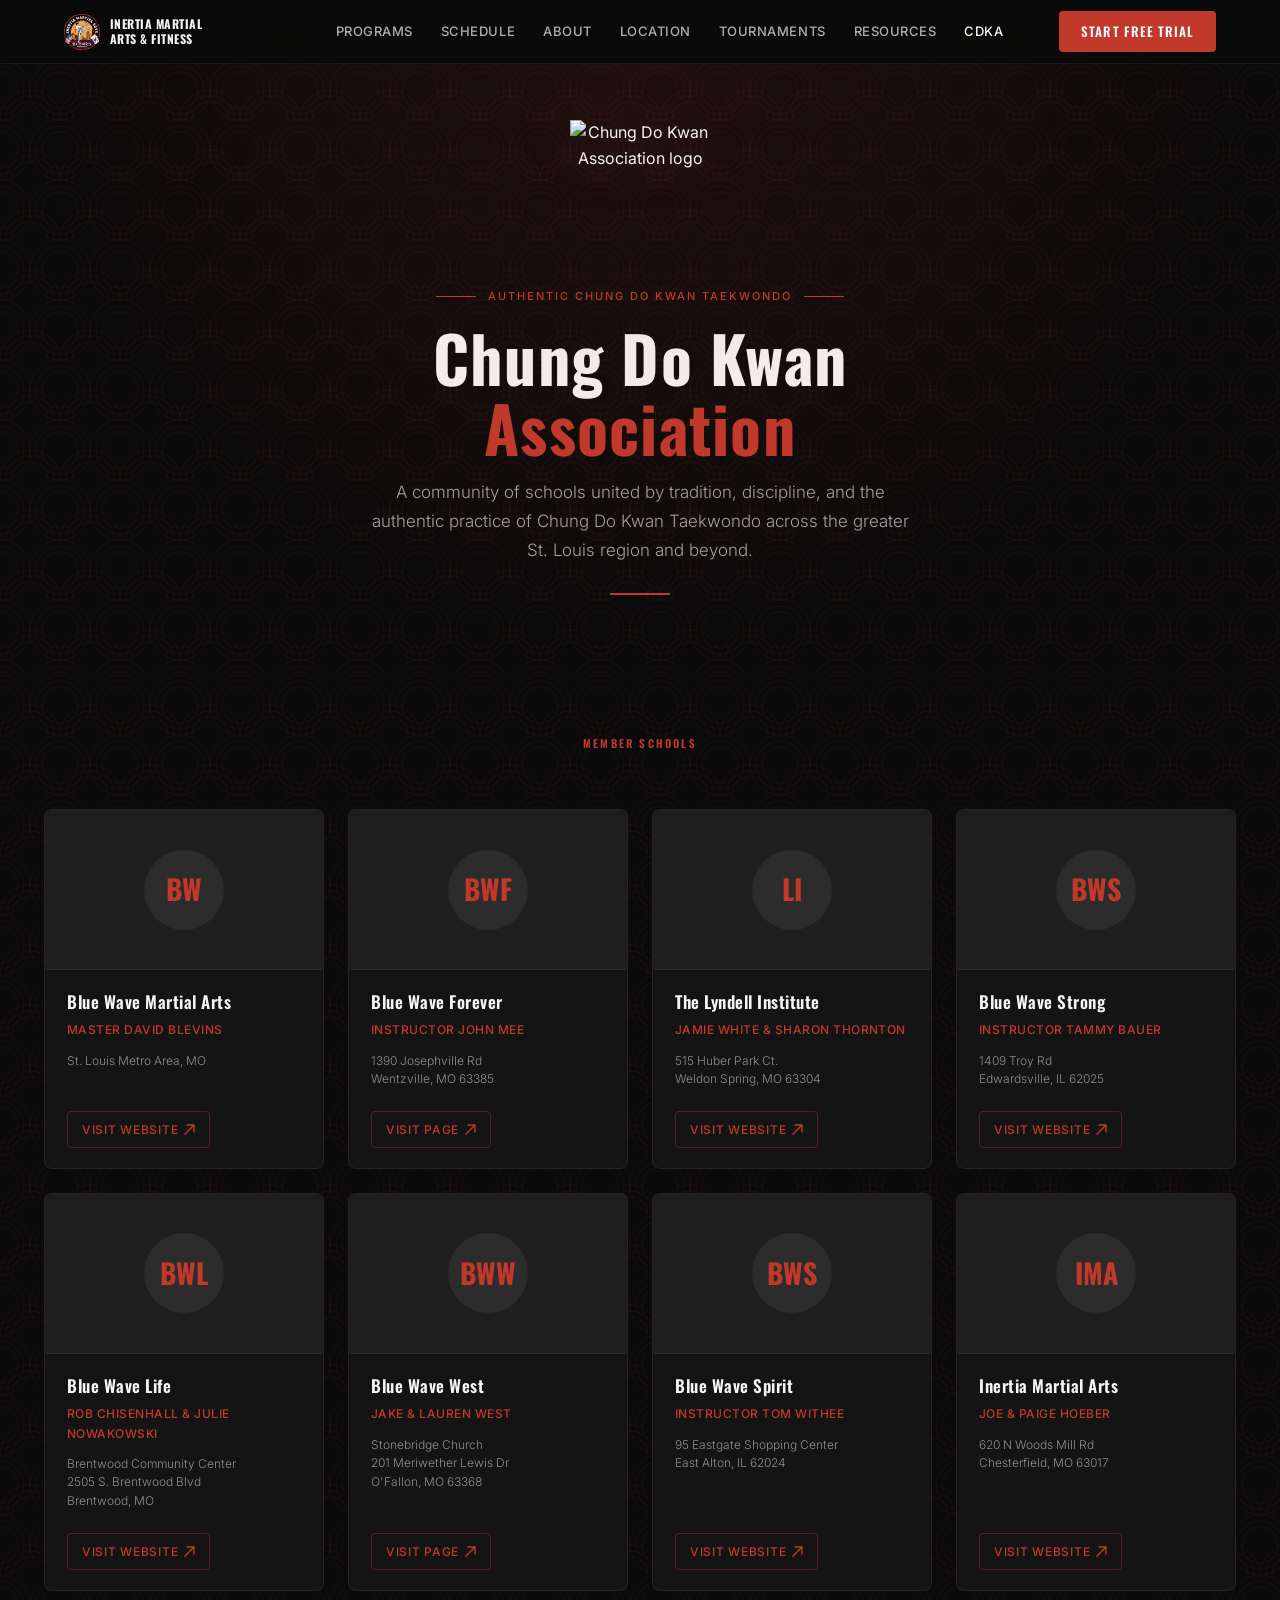
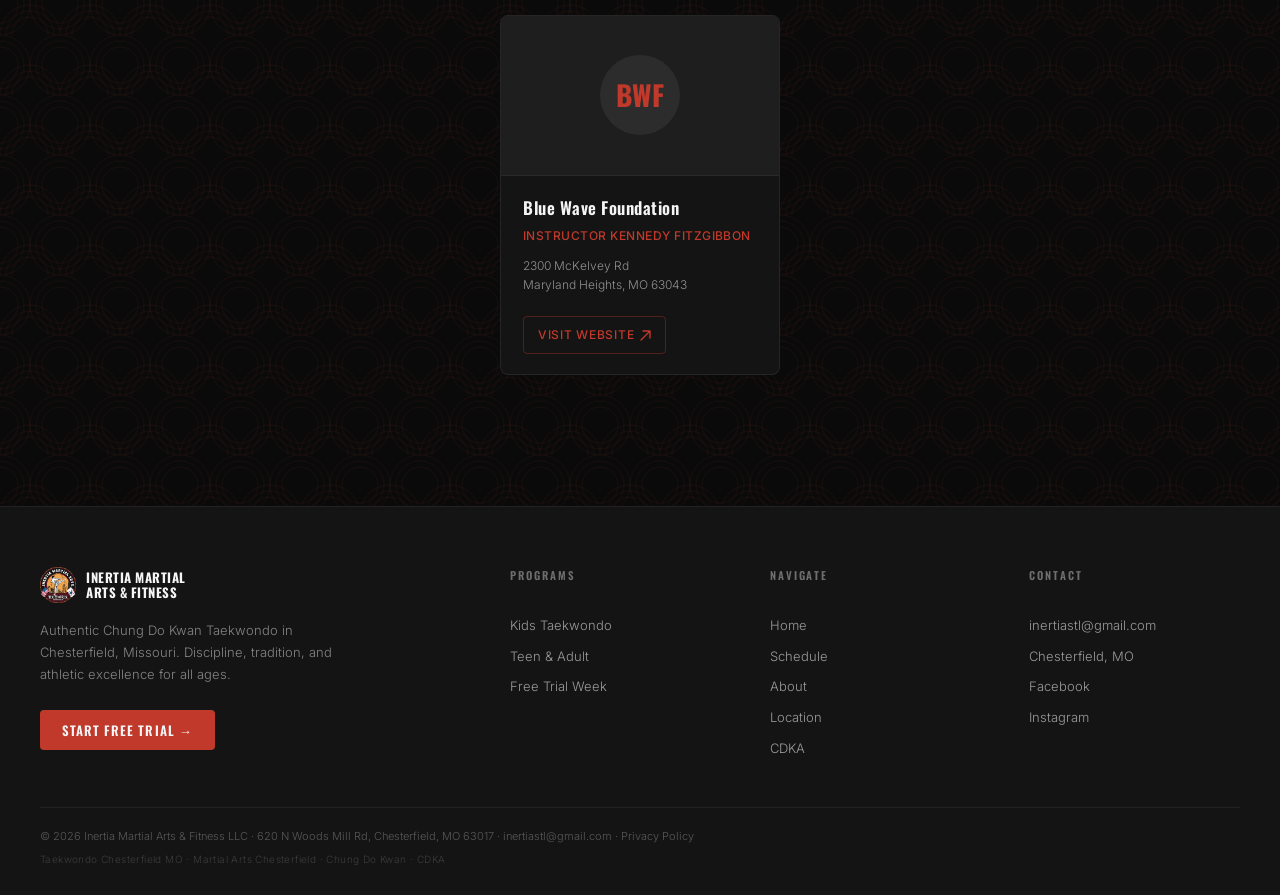
==== cdka.html @ c9c8ff0a "Add files via upload" ====
<!DOCTYPE html>
<html lang="en">
<head>
  <meta charset="UTF-8">
  <meta name="viewport" content="width=device-width, initial-scale=1.0">
  <title>CDKA — Chung Do Kwan Association | Member Schools</title>
  <meta name="description" content="The Chung Do Kwan Association (CDKA) is a network of authentic Chung Do Kwan Taekwondo schools across the St. Louis metro area and beyond.">
  <link rel="preconnect" href="https://fonts.googleapis.com">
  <link rel="preconnect" href="https://fonts.gstatic.com" crossorigin>
  <link href="https://fonts.googleapis.com/css2?family=Oswald:wght@400;500;600;700&family=Inter:wght@300;400;500;600&display=swap" rel="stylesheet">
  <style>
    /* ── TOKENS ──────────────────────────────────────────── */
    :root {
      --black:      #0A0A0A;
      --white:      #F5F5F5;
      --red:        #C0392B;
      --red-hover:  #96281B;
      --red-glow:   rgba(192,57,43,0.35);
      --grey-100:   #141414;
      --grey-200:   #1E1E1E;
      --grey-300:   #2C2C2C;
      --grey-500:   #7A7A7A;
      --radius:     4px;
    }

    /* ── RESET ───────────────────────────────────────────── */
    *, *::before, *::after { box-sizing: border-box; margin: 0; padding: 0; }
    html { scroll-behavior: smooth; }
    body {
      font-family: 'Inter', sans-serif;
      background: var(--black);
      color: var(--white);
      line-height: 1.6;
      -webkit-font-smoothing: antialiased;
    }
    a { color: inherit; text-decoration: none; }
    img { max-width: 100%; height: auto; display: block; }

    /* ── SEIGAIHA BACKGROUND PATTERN ────────────────────── */
    .seigaiha-bg {
      background-color: var(--black);
      background-image: url("data:image/svg+xml,%3Csvg xmlns='http://www.w3.org/2000/svg' width='60' height='60' viewBox='0 0 60 60'%3E%3Cdefs%3E%3Cstyle%3E.s%7Bfill:none;stroke:%23C0392B;stroke-width:0.4;opacity:0.18;%7D%3C/style%3E%3C/defs%3E%3Cellipse class='s' cx='30' cy='60' rx='30' ry='30'/%3E%3Cellipse class='s' cx='30' cy='60' rx='24' ry='24'/%3E%3Cellipse class='s' cx='30' cy='60' rx='18' ry='18'/%3E%3Cellipse class='s' cx='0' cy='30' rx='30' ry='30'/%3E%3Cellipse class='s' cx='0' cy='30' rx='24' ry='24'/%3E%3Cellipse class='s' cx='0' cy='30' rx='18' ry='18'/%3E%3Cellipse class='s' cx='60' cy='30' rx='30' ry='30'/%3E%3Cellipse class='s' cx='60' cy='30' rx='24' ry='24'/%3E%3Cellipse class='s' cx='60' cy='30' rx='18' ry='18'/%3E%3C/svg%3E");
      background-size: 60px 60px;
    }

    /* ── NAVBAR ──────────────────────────────────────────── */
    nav {
      position: fixed; top: 0; left: 0; right: 0; z-index: 1000;
      background: rgba(10,10,10,0.92);
      backdrop-filter: blur(12px);
      -webkit-backdrop-filter: blur(12px);
      border-bottom: 1px solid rgba(245,245,245,0.06);
      height: 64px;
    }
    .nav-inner {
      max-width: 1200px; margin: 0 auto;
      display: flex; align-items: center; gap: 32px;
      height: 100%; padding: 0 24px;
    }
    .nav-logo {
      display: flex; align-items: center; gap: 10px;
      text-decoration: none; color: var(--white); flex-shrink: 0;
    }
    .nav-logo-img { width: 36px; height: 36px; object-fit: contain; }
    .nav-logo-text {
      font-family: 'Oswald', sans-serif;
      font-size: 12px; font-weight: 700;
      letter-spacing: 0.04em; line-height: 1.2;
    }
    .nav-links { display: flex; gap: 28px; margin-left: auto; }
    .nav-link {
      font-family: 'Inter', sans-serif;
      font-size: 13px; font-weight: 500;
      letter-spacing: 0.04em; text-transform: uppercase;
      color: rgba(245,245,245,0.7);
      transition: color 0.2s;
    }
    .nav-link:hover, .nav-link.active { color: var(--white); }
    .nav-cta { margin-left: 24px; flex-shrink: 0; }
    .btn-primary {
      display: inline-flex; align-items: center; gap: 8px;
      background: var(--red); color: var(--white);
      padding: 10px 22px; border-radius: var(--radius);
      font-family: 'Oswald', sans-serif;
      font-size: 13px; font-weight: 600;
      letter-spacing: 0.08em; text-transform: uppercase;
      transition: background 0.2s, box-shadow 0.2s;
      border: none; cursor: pointer; text-decoration: none;
    }
    .btn-primary:hover {
      background: var(--red-hover);
      box-shadow: 0 0 20px var(--red-glow);
    }
    .hamburger {
      display: none; flex-direction: column; gap: 5px;
      background: none; border: none; cursor: pointer;
      padding: 8px; margin-left: auto;
    }
    .hamburger span {
      display: block; width: 22px; height: 2px;
      background: var(--white); border-radius: 2px;
      transition: all 0.3s;
    }
    #mobile-menu {
      display: none; position: fixed;
      top: 64px; left: 0; right: 0; z-index: 999;
      background: rgba(10,10,10,0.98);
      border-bottom: 1px solid rgba(245,245,245,0.06);
      padding: 16px 24px 24px;
      flex-direction: column; gap: 4px;
    }
    #mobile-menu.open { display: flex; }
    #mobile-menu a {
      font-family: 'Inter', sans-serif;
      font-size: 15px; font-weight: 500;
      letter-spacing: 0.04em; text-transform: uppercase;
      color: rgba(245,245,245,0.8);
      padding: 12px 0;
      border-bottom: 1px solid rgba(245,245,245,0.06);
    }
    #mobile-menu a:last-child { border-bottom: none; margin-top: 12px; }
    #mobile-menu a:hover { color: var(--white); }

    @media (max-width: 768px) {
      .nav-links, .nav-cta { display: none; }
      .hamburger { display: flex; }
    }

    /* ── HERO ────────────────────────────────────────────── */
    .page-hero {
      padding: 120px 24px 80px;
      text-align: center;
      position: relative;
      overflow: hidden;
    }
    .page-hero::before {
      content: '';
      position: absolute; inset: 0;
      background: radial-gradient(ellipse at center top, rgba(192,57,43,0.12) 0%, transparent 70%);
      pointer-events: none;
    }
    .hero-logo {
      width: 140px; height: 140px;
      object-fit: contain;
      margin: 0 auto 28px;
      filter: drop-shadow(0 0 24px rgba(192,57,43,0.3));
    }
    .hero-eyebrow {
      display: flex; align-items: center; justify-content: center; gap: 12px;
      font-family: 'Inter', sans-serif;
      font-size: 11px; font-weight: 500;
      letter-spacing: 0.18em; text-transform: uppercase;
      color: var(--red); margin-bottom: 16px;
    }
    .hero-eyebrow-line { width: 40px; height: 1px; background: var(--red); }
    .page-hero h1 {
      font-family: 'Oswald', sans-serif;
      font-size: clamp(36px, 6vw, 64px);
      font-weight: 700; letter-spacing: 0.02em;
      line-height: 1.1; margin-bottom: 16px;
    }
    .page-hero h1 .accent { color: var(--red); }
    .page-hero p {
      font-size: clamp(14px, 2vw, 17px);
      font-weight: 300; color: rgba(245,245,245,0.65);
      max-width: 560px; margin: 0 auto;
      line-height: 1.7;
    }
    .hero-divider {
      width: 60px; height: 2px;
      background: var(--red);
      margin: 28px auto 0;
    }

    /* ── CAROUSEL SECTION ───────────────────────────────── */
    .schools-section {
      padding: 60px 0 100px;
      position: relative;
    }
    .section-label {
      text-align: center;
      font-family: 'Oswald', sans-serif;
      font-size: 11px; font-weight: 600;
      letter-spacing: 0.2em; text-transform: uppercase;
      color: var(--red); margin-bottom: 48px;
    }
    .carousel-wrapper {
      position: relative;
      overflow: hidden;
      padding: 0 0 24px;
    }
    .carousel-track {
      display: flex;
      gap: 24px;
      transition: transform 0.45s cubic-bezier(0.25, 0.46, 0.45, 0.94);
      will-change: transform;
      padding: 8px 24px 8px;
    }

    /* School card */
    .school-card {
      flex: 0 0 280px;
      background: var(--grey-100);
      border: 1px solid rgba(245,245,245,0.07);
      border-radius: 8px;
      overflow: hidden;
      transition: transform 0.25s, border-color 0.25s, box-shadow 0.25s;
      display: flex; flex-direction: column;
    }
    .school-card:hover {
      transform: translateY(-4px);
      border-color: rgba(192,57,43,0.4);
      box-shadow: 0 12px 40px rgba(0,0,0,0.4), 0 0 0 1px rgba(192,57,43,0.15);
    }
    .card-logo-wrap {
      background: var(--grey-200);
      padding: 32px 24px;
      display: flex; align-items: center; justify-content: center;
      min-height: 160px;
      border-bottom: 1px solid rgba(245,245,245,0.05);
    }
    .card-logo-wrap img {
      width: 120px; height: 120px;
      object-fit: contain;
    }
    .card-logo-wrap .logo-placeholder {
      width: 80px; height: 80px;
      border-radius: 50%;
      background: var(--grey-300);
      display: flex; align-items: center; justify-content: center;
      font-family: 'Oswald', sans-serif;
      font-size: 28px; font-weight: 700; color: var(--red);
    }
    .card-body {
      padding: 22px 22px 20px;
      flex: 1; display: flex; flex-direction: column; gap: 8px;
    }
    .card-name {
      font-family: 'Oswald', sans-serif;
      font-size: 17px; font-weight: 600;
      letter-spacing: 0.03em; line-height: 1.2;
    }
    .card-instructor {
      font-size: 12px; font-weight: 500;
      color: var(--red); letter-spacing: 0.04em;
      text-transform: uppercase;
    }
    .card-address {
      font-size: 12px; font-weight: 300;
      color: rgba(245,245,245,0.55);
      line-height: 1.55; margin-top: 4px; flex: 1;
    }
    .card-link {
      display: inline-flex; align-items: center; gap: 6px;
      margin-top: 14px;
      font-size: 12px; font-weight: 500;
      letter-spacing: 0.06em; text-transform: uppercase;
      color: var(--red);
      border: 1px solid rgba(192,57,43,0.35);
      border-radius: var(--radius);
      padding: 8px 14px;
      transition: background 0.2s, border-color 0.2s, color 0.2s;
      align-self: flex-start;
    }
    .card-link:hover {
      background: var(--red);
      border-color: var(--red);
      color: var(--white);
    }
    .card-link svg { flex-shrink: 0; }

    /* Carousel controls */
    .carousel-controls {
      display: flex; align-items: center; justify-content: center;
      gap: 16px; margin-top: 36px;
    }
    .carousel-btn {
      width: 44px; height: 44px;
      background: var(--grey-200);
      border: 1px solid rgba(245,245,245,0.08);
      border-radius: 50%;
      display: flex; align-items: center; justify-content: center;
      cursor: pointer; color: var(--white);
      transition: background 0.2s, border-color 0.2s;
    }
    .carousel-btn:hover {
      background: var(--red);
      border-color: var(--red);
    }
    .carousel-btn:disabled {
      opacity: 0.3; cursor: default;
    }
    .carousel-btn:disabled:hover {
      background: var(--grey-200);
      border-color: rgba(245,245,245,0.08);
    }
    .carousel-dots {
      display: flex; gap: 8px;
    }
    .carousel-dot {
      width: 8px; height: 8px; border-radius: 50%;
      background: rgba(245,245,245,0.2);
      border: none; cursor: pointer; padding: 0;
      transition: background 0.2s, transform 0.2s;
    }
    .carousel-dot.active {
      background: var(--red);
      transform: scale(1.2);
    }

    /* Grid view fallback for wide screens */
    @media (min-width: 1100px) {
      .carousel-track {
        flex-wrap: wrap;
        transform: none !important;
        justify-content: center;
      }
      .carousel-controls { display: none; }
    }

    /* ── FOOTER ──────────────────────────────────────────── */
    footer {
      background: var(--grey-100);
      border-top: 1px solid rgba(245,245,245,0.06);
      padding: 60px 24px 0;
    }
    .container { max-width: 1200px; margin: 0 auto; }
    .footer-inner {
      display: grid;
      grid-template-columns: 2fr 1fr 1fr 1fr;
      gap: 48px; padding-bottom: 48px;
      border-bottom: 1px solid rgba(245,245,245,0.06);
    }
    .footer-logo {
      display: flex; align-items: center; gap: 10px; margin-bottom: 16px;
    }
    .footer-desc {
      font-size: 13px; font-weight: 300;
      color: rgba(245,245,245,0.5);
      line-height: 1.7; margin-bottom: 24px;
      max-width: 300px;
    }
    .footer-col-title {
      font-family: 'Oswald', sans-serif;
      font-size: 11px; font-weight: 600;
      letter-spacing: 0.18em; text-transform: uppercase;
      color: rgba(245,245,245,0.4); margin-bottom: 20px;
    }
    .footer-col { display: flex; flex-direction: column; gap: 10px; }
    .footer-col a {
      font-size: 13px; font-weight: 300;
      color: rgba(245,245,245,0.6);
      transition: color 0.2s;
    }
    .footer-col a:hover { color: var(--white); }
    .footer-bottom {
      padding: 20px 0 28px;
      display: flex; flex-direction: column; gap: 6px;
    }
    .footer-copy {
      font-size: 11px; font-weight: 300;
      color: rgba(245,245,245,0.3);
    }
    .footer-tagline {
      font-size: 10px; font-weight: 300;
      color: rgba(245,245,245,0.18);
      letter-spacing: 0.04em;
    }
    @media (max-width: 900px) {
      .footer-inner { grid-template-columns: 1fr 1fr; gap: 32px; }
      .footer-brand { grid-column: 1 / -1; }
    }
    @media (max-width: 560px) {
      .footer-inner { grid-template-columns: 1fr; gap: 28px; }
    }

    /* ── BACK TO TOP ─────────────────────────────────────── */
    #back-top {
      position: fixed; bottom: 24px; right: 24px;
      width: 44px; height: 44px; border-radius: 50%;
      background: var(--grey-200);
      border: 1px solid rgba(245,245,245,0.08);
      color: var(--white); cursor: pointer;
      display: flex; align-items: center; justify-content: center;
      opacity: 0; pointer-events: none;
      transition: opacity 0.3s, background 0.2s;
      z-index: 500;
    }
    #back-top.visible { opacity: 1; pointer-events: auto; }
    #back-top:hover { background: var(--red); }

    /* ── FADE-IN ANIMATION ───────────────────────────────── */
    .fade-in {
      opacity: 0; transform: translateY(20px);
      transition: opacity 0.6s ease, transform 0.6s ease;
    }
    .fade-in.visible { opacity: 1; transform: none; }
  </style>
</head>
<body class="seigaiha-bg">

  <!-- Skip link -->
  <a href="#main" style="position:absolute;top:-100px;left:0;background:var(--red);color:white;padding:8px 16px;z-index:9999;border-radius:0 0 4px 0;font-family:'Inter',sans-serif;font-size:13px;" onfocus="this.style.top='0'">Skip to main content</a>

  <!-- ── NAVBAR ──────────────────────────────────────────── -->
  <nav role="navigation" aria-label="Main navigation">
    <div class="nav-inner">
      <a href="/index.html" class="nav-logo" aria-label="Inertia Martial Arts home">
        <img class="nav-logo-img" src="images/logo.png" alt="Inertia Martial Arts logo" onerror="this.style.display='none'">
        <span class="nav-logo-text">INERTIA MARTIAL<br>ARTS &amp; FITNESS</span>
      </a>
      <div class="nav-links">
        <a href="/index.html#programs" class="nav-link">Programs</a>
        <a href="/index.html#schedule" class="nav-link">Schedule</a>
        <a href="/index.html#about" class="nav-link">About</a>
        <a href="/index.html#location" class="nav-link">Location</a>
        <a href="/index.html#tournaments" class="nav-link">Tournaments</a>
        <a href="/resources.html" class="nav-link">Resources</a>
        <a href="/cdka.html" class="nav-link active">CDKA</a>
      </div>
      <div class="nav-cta">
        <a href="/index.html#free-trial" class="btn-primary">Start Free Trial</a>
      </div>
      <button class="hamburger" id="hamburger" aria-label="Toggle navigation menu" aria-expanded="false">
        <span></span><span></span><span></span>
      </button>
    </div>
  </nav>

  <!-- Mobile Menu -->
  <div id="mobile-menu" role="menu" aria-label="Mobile navigation">
    <a href="/index.html#programs" role="menuitem">Programs</a>
    <a href="/index.html#schedule" role="menuitem">Schedule</a>
    <a href="/index.html#about" role="menuitem">About</a>
    <a href="/index.html#location" role="menuitem">Location</a>
    <a href="/index.html#tournaments" role="menuitem">Tournaments</a>
    <a href="/resources.html" role="menuitem">Resources</a>
    <a href="/cdka.html" role="menuitem" style="color:var(--red);">CDKA</a>
    <a href="/index.html#free-trial" class="btn-primary" role="menuitem">Start Free Trial →</a>
  </div>

  <main id="main">

    <!-- ── HERO ──────────────────────────────────────────── -->
    <section class="page-hero">
      <img src="images/logo-cdka.png" alt="Chung Do Kwan Association logo" class="hero-logo fade-in">
      <div class="hero-eyebrow fade-in">
        <div class="hero-eyebrow-line"></div>
        <span>Authentic Chung Do Kwan Taekwondo</span>
        <div class="hero-eyebrow-line"></div>
      </div>
      <h1 class="fade-in">
        Chung Do Kwan<br><span class="accent">Association</span>
      </h1>
      <p class="fade-in">
        A community of schools united by tradition, discipline, and the authentic practice of Chung Do Kwan Taekwondo across the greater St. Louis region and beyond.
      </p>
      <div class="hero-divider fade-in"></div>
    </section>

    <!-- ── MEMBER SCHOOLS ─────────────────────────────────── -->
    <section class="schools-section seigaiha-bg" aria-label="Member Schools">
      <div class="section-label">Member Schools</div>
      <div class="carousel-wrapper">
        <div class="carousel-track" id="carousel-track">

          <!-- 1. Blue Wave -->
          <div class="school-card fade-in">
            <div class="card-logo-wrap">
              <img src="images/logo-main.png" alt="Blue Wave Martial Arts logo" onerror="this.style.display='none';this.nextElementSibling.style.display='flex'">
              <div class="logo-placeholder" style="display:none;">BW</div>
            </div>
            <div class="card-body">
              <div class="card-name">Blue Wave Martial Arts</div>
              <div class="card-instructor">Master David Blevins</div>
              <div class="card-address">St. Louis Metro Area, MO</div>
              <a href="https://www.bluewavemartialartsstl.com/" target="_blank" rel="noopener noreferrer" class="card-link">
                Visit Website
                <svg width="11" height="11" viewBox="0 0 11 11" fill="none" aria-hidden="true"><path d="M1 10L10 1M10 1H3M10 1V8" stroke="currentColor" stroke-width="1.4" stroke-linecap="round" stroke-linejoin="round"/></svg>
              </a>
            </div>
          </div>

          <!-- 2. Blue Wave Forever -->
          <div class="school-card fade-in">
            <div class="card-logo-wrap">
              <img src="images/logo-forever.png" alt="Blue Wave Forever logo" onerror="this.style.display='none';this.nextElementSibling.style.display='flex'">
              <div class="logo-placeholder" style="display:none;">BWF</div>
            </div>
            <div class="card-body">
              <div class="card-name">Blue Wave Forever</div>
              <div class="card-instructor">Instructor John Mee</div>
              <div class="card-address">1390 Josephville Rd<br>Wentzville, MO 63385</div>
              <a href="https://www.facebook.com/Blue-Wave-Forever" target="_blank" rel="noopener noreferrer" class="card-link">
                Visit Page
                <svg width="11" height="11" viewBox="0 0 11 11" fill="none" aria-hidden="true"><path d="M1 10L10 1M10 1H3M10 1V8" stroke="currentColor" stroke-width="1.4" stroke-linecap="round" stroke-linejoin="round"/></svg>
              </a>
            </div>
          </div>

          <!-- 3. The Lyndell Institute -->
          <div class="school-card fade-in">
            <div class="card-logo-wrap">
              <img src="images/logo-lyndell.png" alt="The Lyndell Institute logo" onerror="this.style.display='none';this.nextElementSibling.style.display='flex'">
              <div class="logo-placeholder" style="display:none;">LI</div>
            </div>
            <div class="card-body">
              <div class="card-name">The Lyndell Institute</div>
              <div class="card-instructor">Jamie White &amp; Sharon Thornton</div>
              <div class="card-address">515 Huber Park Ct.<br>Weldon Spring, MO 63304</div>
              <a href="https://lyndellinstitute.com/" target="_blank" rel="noopener noreferrer" class="card-link">
                Visit Website
                <svg width="11" height="11" viewBox="0 0 11 11" fill="none" aria-hidden="true"><path d="M1 10L10 1M10 1H3M10 1V8" stroke="currentColor" stroke-width="1.4" stroke-linecap="round" stroke-linejoin="round"/></svg>
              </a>
            </div>
          </div>

          <!-- 4. Blue Wave Strong -->
          <div class="school-card fade-in">
            <div class="card-logo-wrap">
              <img src="images/logo-strong.png" alt="Blue Wave Strong logo" onerror="this.style.display='none';this.nextElementSibling.style.display='flex'">
              <div class="logo-placeholder" style="display:none;">BWS</div>
            </div>
            <div class="card-body">
              <div class="card-name">Blue Wave Strong</div>
              <div class="card-instructor">Instructor Tammy Bauer</div>
              <div class="card-address">1409 Troy Rd<br>Edwardsville, IL 62025</div>
              <a href="https://www.bluewavestrong.com/" target="_blank" rel="noopener noreferrer" class="card-link">
                Visit Website
                <svg width="11" height="11" viewBox="0 0 11 11" fill="none" aria-hidden="true"><path d="M1 10L10 1M10 1H3M10 1V8" stroke="currentColor" stroke-width="1.4" stroke-linecap="round" stroke-linejoin="round"/></svg>
              </a>
            </div>
          </div>

          <!-- 5. Blue Wave Life -->
          <div class="school-card fade-in">
            <div class="card-logo-wrap">
              <img src="images/logo-life.png" alt="Blue Wave Life logo" onerror="this.style.display='none';this.nextElementSibling.style.display='flex'">
              <div class="logo-placeholder" style="display:none;">BWL</div>
            </div>
            <div class="card-body">
              <div class="card-name">Blue Wave Life</div>
              <div class="card-instructor">Rob Chisenhall &amp; Julie Nowakowski</div>
              <div class="card-address">Brentwood Community Center<br>2505 S. Brentwood Blvd<br>Brentwood, MO</div>
              <a href="https://www.bluewavelife.net" target="_blank" rel="noopener noreferrer" class="card-link">
                Visit Website
                <svg width="11" height="11" viewBox="0 0 11 11" fill="none" aria-hidden="true"><path d="M1 10L10 1M10 1H3M10 1V8" stroke="currentColor" stroke-width="1.4" stroke-linecap="round" stroke-linejoin="round"/></svg>
              </a>
            </div>
          </div>

          <!-- 6. Blue Wave West -->
          <div class="school-card fade-in">
            <div class="card-logo-wrap">
              <img src="images/logo-west.png" alt="Blue Wave West logo" onerror="this.style.display='none';this.nextElementSibling.style.display='flex'">
              <div class="logo-placeholder" style="display:none;">BWW</div>
            </div>
            <div class="card-body">
              <div class="card-name">Blue Wave West</div>
              <div class="card-instructor">Jake &amp; Lauren West</div>
              <div class="card-address">Stonebridge Church<br>201 Meriwether Lewis Dr<br>O'Fallon, MO 63368</div>
              <a href="https://www.facebook.com/Wyndgate-Tae-Kwon-Do-Club" target="_blank" rel="noopener noreferrer" class="card-link">
                Visit Page
                <svg width="11" height="11" viewBox="0 0 11 11" fill="none" aria-hidden="true"><path d="M1 10L10 1M10 1H3M10 1V8" stroke="currentColor" stroke-width="1.4" stroke-linecap="round" stroke-linejoin="round"/></svg>
              </a>
            </div>
          </div>

          <!-- 7. Blue Wave Spirit -->
          <div class="school-card fade-in">
            <div class="card-logo-wrap">
              <img src="images/logo-spirit.png" alt="Blue Wave Spirit logo" onerror="this.style.display='none';this.nextElementSibling.style.display='flex'">
              <div class="logo-placeholder" style="display:none;">BWS</div>
            </div>
            <div class="card-body">
              <div class="card-name">Blue Wave Spirit</div>
              <div class="card-instructor">Instructor Tom Withee</div>
              <div class="card-address">95 Eastgate Shopping Center<br>East Alton, IL 62024</div>
              <a href="https://www.bluewavespirit.com" target="_blank" rel="noopener noreferrer" class="card-link">
                Visit Website
                <svg width="11" height="11" viewBox="0 0 11 11" fill="none" aria-hidden="true"><path d="M1 10L10 1M10 1H3M10 1V8" stroke="currentColor" stroke-width="1.4" stroke-linecap="round" stroke-linejoin="round"/></svg>
              </a>
            </div>
          </div>

          <!-- 8. Inertia Martial Arts -->
          <div class="school-card fade-in">
            <div class="card-logo-wrap">
              <img src="images/logo-inertia.png" alt="Inertia Martial Arts logo" onerror="this.style.display='none';this.nextElementSibling.style.display='flex'">
              <div class="logo-placeholder" style="display:none;">IMA</div>
            </div>
            <div class="card-body">
              <div class="card-name">Inertia Martial Arts</div>
              <div class="card-instructor">Joe &amp; Paige Hoeber</div>
              <div class="card-address">620 N Woods Mill Rd<br>Chesterfield, MO 63017</div>
              <a href="https://www.inertiastl.com" target="_blank" rel="noopener noreferrer" class="card-link">
                Visit Website
                <svg width="11" height="11" viewBox="0 0 11 11" fill="none" aria-hidden="true"><path d="M1 10L10 1M10 1H3M10 1V8" stroke="currentColor" stroke-width="1.4" stroke-linecap="round" stroke-linejoin="round"/></svg>
              </a>
            </div>
          </div>

          <!-- 9. Blue Wave Foundation -->
          <div class="school-card fade-in">
            <div class="card-logo-wrap">
              <img src="images/logo-foundation.png" alt="Blue Wave Foundation logo" onerror="this.style.display='none';this.nextElementSibling.style.display='flex'">
              <div class="logo-placeholder" style="display:none;">BWF</div>
            </div>
            <div class="card-body">
              <div class="card-name">Blue Wave Foundation</div>
              <div class="card-instructor">Instructor Kennedy Fitzgibbon</div>
              <div class="card-address">2300 McKelvey Rd<br>Maryland Heights, MO 63043</div>
              <a href="https://bluewavefoundation.net/" target="_blank" rel="noopener noreferrer" class="card-link">
                Visit Website
                <svg width="11" height="11" viewBox="0 0 11 11" fill="none" aria-hidden="true"><path d="M1 10L10 1M10 1H3M10 1V8" stroke="currentColor" stroke-width="1.4" stroke-linecap="round" stroke-linejoin="round"/></svg>
              </a>
            </div>
          </div>

        </div><!-- /.carousel-track -->
      </div><!-- /.carousel-wrapper -->

      <!-- Controls (shown on smaller screens) -->
      <div class="carousel-controls" id="carousel-controls">
        <button class="carousel-btn" id="prev-btn" aria-label="Previous schools" disabled>
          <svg width="16" height="16" viewBox="0 0 16 16" fill="none" aria-hidden="true"><path d="M10 12L6 8l4-4" stroke="currentColor" stroke-width="1.5" stroke-linecap="round" stroke-linejoin="round"/></svg>
        </button>
        <div class="carousel-dots" id="carousel-dots"></div>
        <button class="carousel-btn" id="next-btn" aria-label="Next schools">
          <svg width="16" height="16" viewBox="0 0 16 16" fill="none" aria-hidden="true"><path d="M6 4l4 4-4 4" stroke="currentColor" stroke-width="1.5" stroke-linecap="round" stroke-linejoin="round"/></svg>
        </button>
      </div>

    </section>

  </main>

  <!-- ── FOOTER ──────────────────────────────────────────── -->
  <footer>
    <div class="container">
      <div class="footer-inner">
        <div class="footer-brand">
          <div class="footer-logo">
            <img class="nav-logo-img" src="images/logo.png" alt="Inertia Martial Arts logo" style="width:36px;height:36px;" onerror="this.style.display='none'">
            <span style="font-family:'Oswald',sans-serif;font-size:13px;font-weight:700;letter-spacing:0.04em;line-height:1.2;">INERTIA MARTIAL<br>ARTS &amp; FITNESS</span>
          </div>
          <p class="footer-desc">Authentic Chung Do Kwan Taekwondo in Chesterfield, Missouri. Discipline, tradition, and athletic excellence for all ages.</p>
          <a href="/index.html#free-trial" class="btn-primary" style="font-size:13px;padding:10px 22px;">Start Free Trial →</a>
        </div>
        <div class="footer-col">
          <div class="footer-col-title">Programs</div>
          <a href="/index.html#programs">Kids Taekwondo</a>
          <a href="/index.html#programs">Teen &amp; Adult</a>
          <a href="/index.html#free-trial">Free Trial Week</a>
        </div>
        <div class="footer-col">
          <div class="footer-col-title">Navigate</div>
          <a href="/index.html">Home</a>
          <a href="/index.html#schedule">Schedule</a>
          <a href="/index.html#about">About</a>
          <a href="/index.html#location">Location</a>
          <a href="/cdka.html">CDKA</a>
        </div>
        <div class="footer-col">
          <div class="footer-col-title">Contact</div>
          <a href="mailto:inertiastl@gmail.com">inertiastl@gmail.com</a>
          <a href="https://www.google.com/maps/place/Inertia+Martial+Arts+and+Fitness" target="_blank" rel="noopener noreferrer">Chesterfield, MO</a>
          <a href="https://www.facebook.com/inertiastl" target="_blank" rel="noopener noreferrer">Facebook</a>
          <a href="https://www.instagram.com/inertiastl" target="_blank" rel="noopener noreferrer">Instagram</a>
        </div>
      </div>
      <div class="footer-bottom">
        <p class="footer-copy">© 2026 Inertia Martial Arts &amp; Fitness LLC · 620 N Woods Mill Rd, Chesterfield, MO 63017 · <a href="mailto:inertiastl@gmail.com" style="color:inherit;">inertiastl@gmail.com</a> · <a href="/privacy.html" style="color:inherit;">Privacy Policy</a></p>
        <p class="footer-tagline">Taekwondo Chesterfield MO · Martial Arts Chesterfield · Chung Do Kwan · CDKA</p>
      </div>
    </div>
  </footer>

  <!-- Back to Top -->
  <button id="back-top" aria-label="Back to top" onclick="window.scrollTo({top:0,behavior:'smooth'})">
    <svg width="16" height="16" viewBox="0 0 16 16" fill="none" aria-hidden="true"><path d="M8 13V3M3 8l5-5 5 5" stroke="currentColor" stroke-width="1.5" stroke-linecap="round" stroke-linejoin="round"/></svg>
  </button>

  <script>
    // ── Mobile menu toggle ──────────────────────────────────
    const hamburger = document.getElementById('hamburger');
    const mobileMenu = document.getElementById('mobile-menu');
    hamburger.addEventListener('click', () => {
      const open = mobileMenu.classList.toggle('open');
      hamburger.setAttribute('aria-expanded', open);
    });

    // ── Back to top ─────────────────────────────────────────
    const backTop = document.getElementById('back-top');
    window.addEventListener('scroll', () => {
      backTop.classList.toggle('visible', window.scrollY > 400);
    }, { passive: true });

    // ── Fade-in on scroll ───────────────────────────────────
    const fadeEls = document.querySelectorAll('.fade-in');
    const observer = new IntersectionObserver(entries => {
      entries.forEach(e => { if (e.isIntersecting) { e.target.classList.add('visible'); observer.unobserve(e.target); } });
    }, { threshold: 0.12 });
    fadeEls.forEach(el => observer.observe(el));

    // ── Carousel ─────────────────────────────────────────────
    (function() {
      const track  = document.getElementById('carousel-track');
      const dotsWrap = document.getElementById('carousel-dots');
      const prevBtn  = document.getElementById('prev-btn');
      const nextBtn  = document.getElementById('next-btn');

      let current = 0;
      const cards = track.querySelectorAll('.school-card');
      const total = cards.length;
      const visibleCount = () => window.innerWidth >= 900 ? 3 : window.innerWidth >= 600 ? 2 : 1;

      // Build dots
      function buildDots() {
        dotsWrap.innerHTML = '';
        const pages = Math.ceil(total / visibleCount());
        for (let i = 0; i < pages; i++) {
          const dot = document.createElement('button');
          dot.className = 'carousel-dot' + (i === current ? ' active' : '');
          dot.setAttribute('aria-label', 'Page ' + (i + 1));
          dot.addEventListener('click', () => goTo(i));
          dotsWrap.appendChild(dot);
        }
      }

      function goTo(page) {
        const pages = Math.ceil(total / visibleCount());
        current = Math.max(0, Math.min(page, pages - 1));
        const cardWidth = cards[0].offsetWidth + 24; // gap = 24px
        const offset = current * visibleCount() * cardWidth;
        track.style.transform = `translateX(-${offset}px)`;
        // Update dots
        dotsWrap.querySelectorAll('.carousel-dot').forEach((d, i) => d.classList.toggle('active', i === current));
        prevBtn.disabled = current === 0;
        nextBtn.disabled = current >= pages - 1;
      }

      prevBtn.addEventListener('click', () => goTo(current - 1));
      nextBtn.addEventListener('click', () => goTo(current + 1));

      // Rebuild on resize
      let resizeTimer;
      window.addEventListener('resize', () => {
        clearTimeout(resizeTimer);
        resizeTimer = setTimeout(() => { current = 0; buildDots(); goTo(0); }, 200);
      });

      buildDots();
      goTo(0);

      // Touch/swipe support
      let touchStartX = 0;
      track.addEventListener('touchstart', e => { touchStartX = e.touches[0].clientX; }, { passive: true });
      track.addEventListener('touchend', e => {
        const dx = e.changedTouches[0].clientX - touchStartX;
        if (Math.abs(dx) > 50) dx < 0 ? goTo(current + 1) : goTo(current - 1);
      });
    })();
  </script>

</body>
</html>
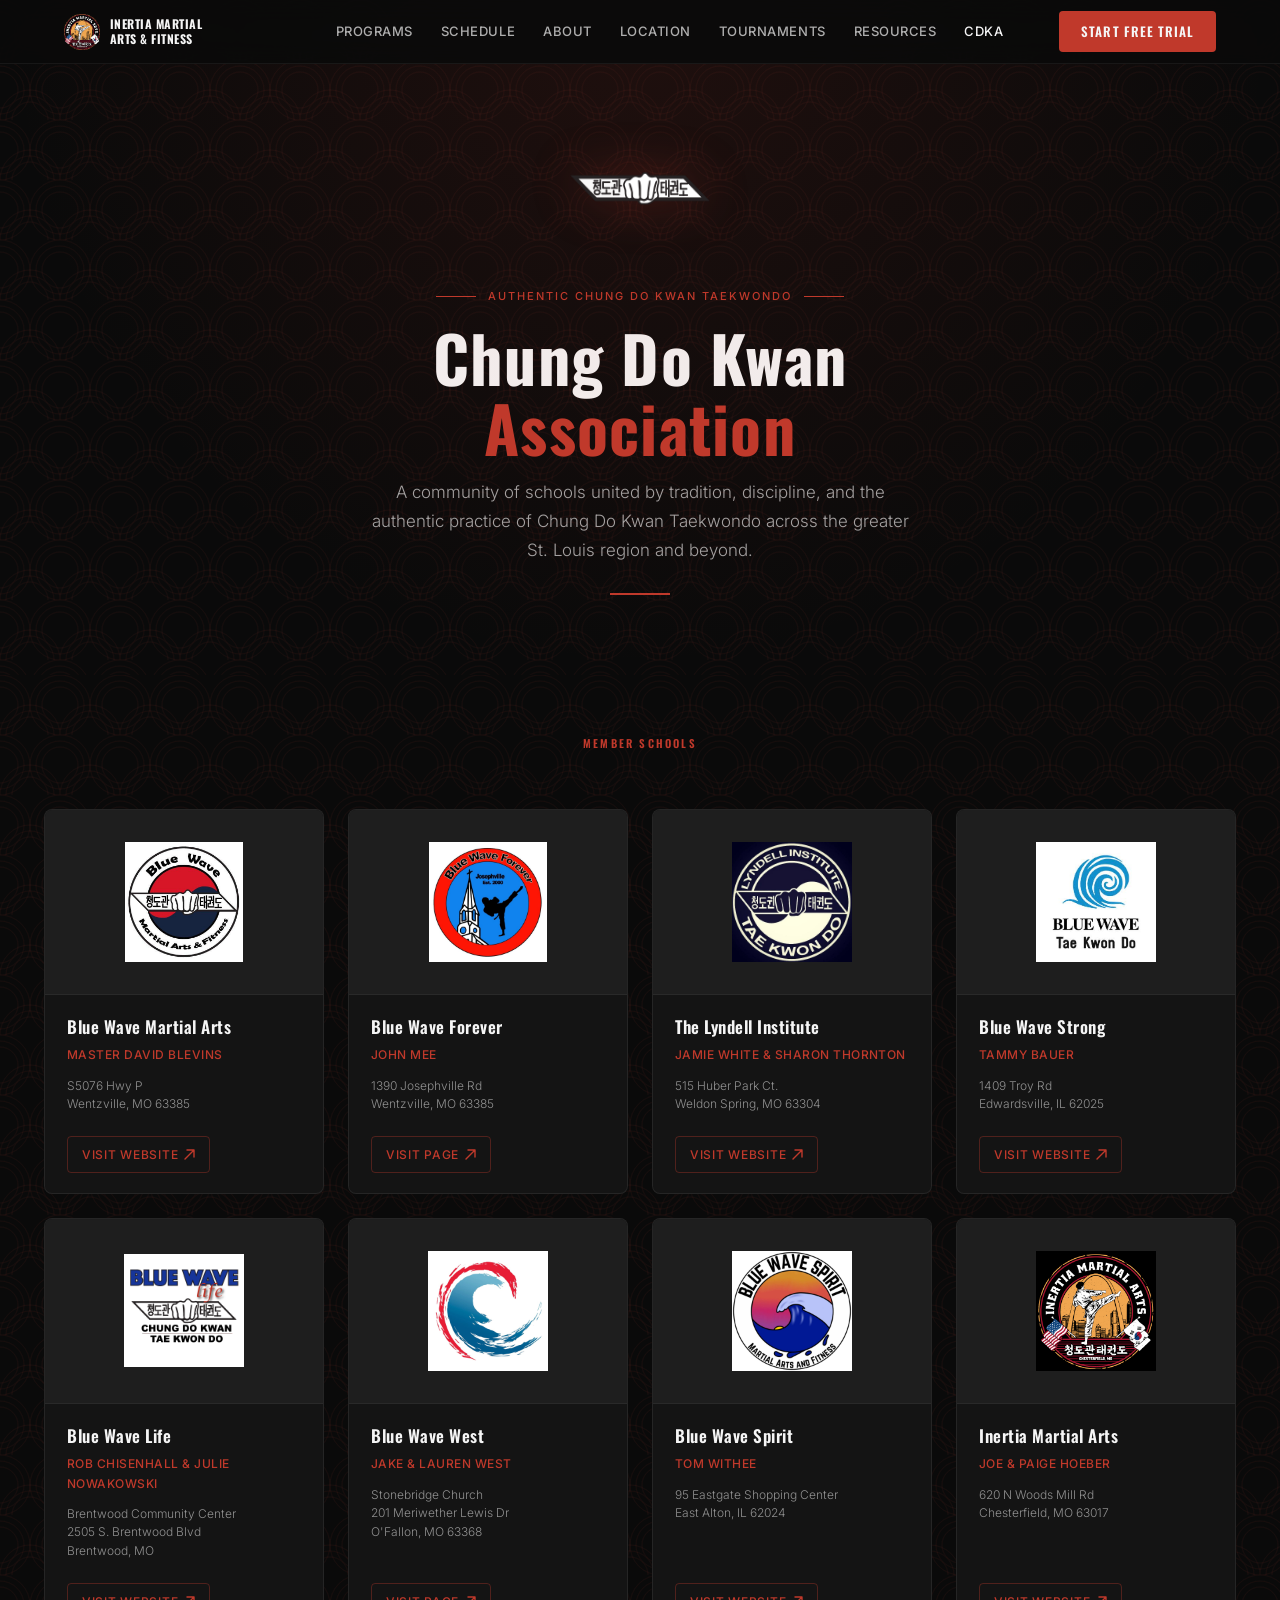
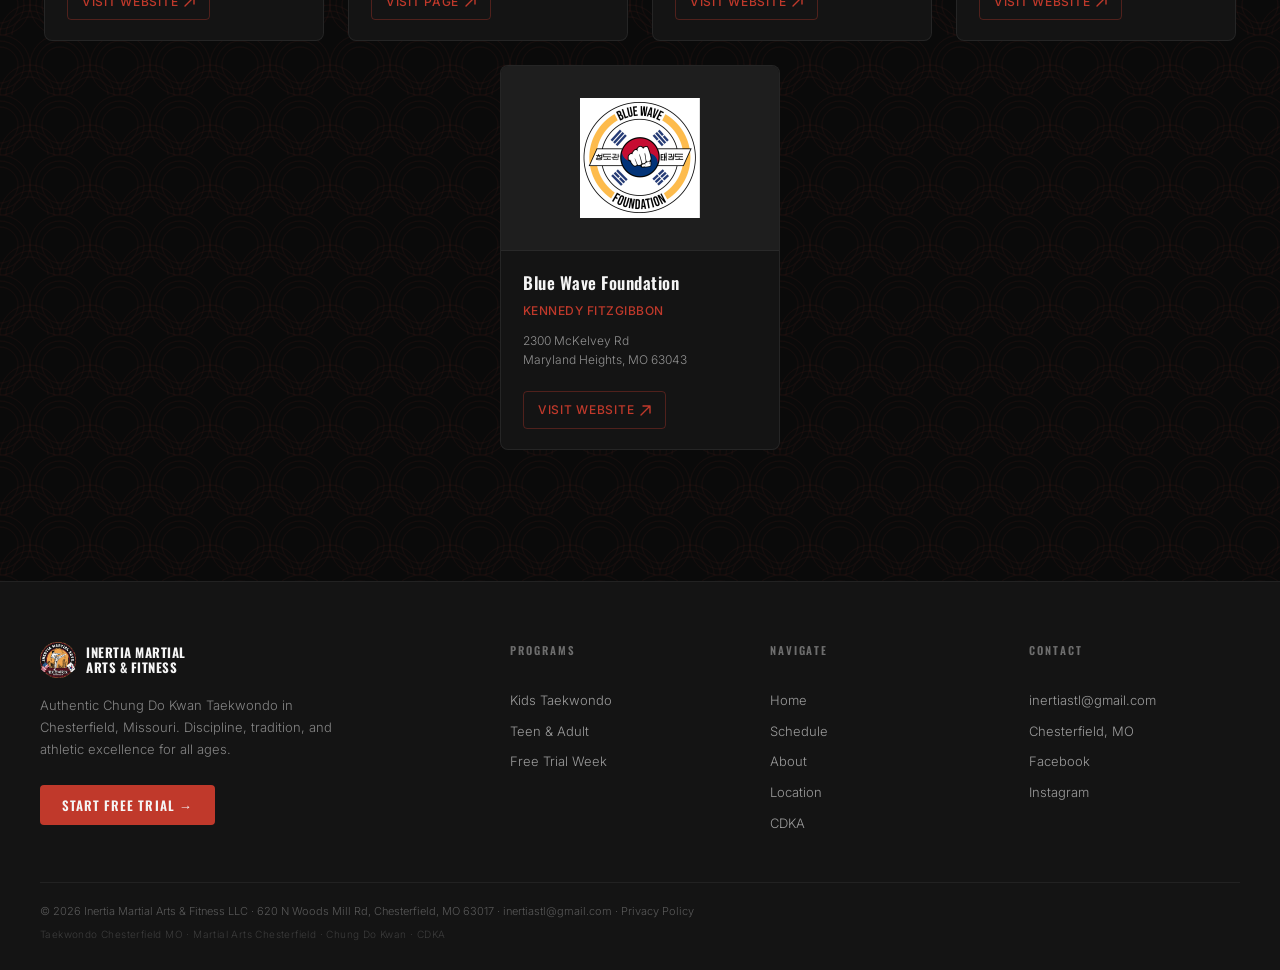
==== commit 869679d0: "Update cdka.html" ====
--- a/cdka.html
+++ b/cdka.html
@@ -473,7 +473,7 @@
             <div class="card-body">
               <div class="card-name">Blue Wave Martial Arts</div>
               <div class="card-instructor">Master David Blevins</div>
-              <div class="card-address">St. Louis Metro Area, MO</div>
+              <div class="card-address">S5076 Hwy P<br>Wentzville, MO 63385</div>
               <a href="https://www.bluewavemartialartsstl.com/" target="_blank" rel="noopener noreferrer" class="card-link">
                 Visit Website
                 <svg width="11" height="11" viewBox="0 0 11 11" fill="none" aria-hidden="true"><path d="M1 10L10 1M10 1H3M10 1V8" stroke="currentColor" stroke-width="1.4" stroke-linecap="round" stroke-linejoin="round"/></svg>
@@ -489,7 +489,7 @@
             </div>
             <div class="card-body">
               <div class="card-name">Blue Wave Forever</div>
-              <div class="card-instructor">Instructor John Mee</div>
+              <div class="card-instructor">John Mee</div>
               <div class="card-address">1390 Josephville Rd<br>Wentzville, MO 63385</div>
               <a href="https://www.facebook.com/Blue-Wave-Forever" target="_blank" rel="noopener noreferrer" class="card-link">
                 Visit Page
@@ -523,7 +523,7 @@
             </div>
             <div class="card-body">
               <div class="card-name">Blue Wave Strong</div>
-              <div class="card-instructor">Instructor Tammy Bauer</div>
+              <div class="card-instructor">Tammy Bauer</div>
               <div class="card-address">1409 Troy Rd<br>Edwardsville, IL 62025</div>
               <a href="https://www.bluewavestrong.com/" target="_blank" rel="noopener noreferrer" class="card-link">
                 Visit Website
@@ -574,7 +574,7 @@
             </div>
             <div class="card-body">
               <div class="card-name">Blue Wave Spirit</div>
-              <div class="card-instructor">Instructor Tom Withee</div>
+              <div class="card-instructor">Tom Withee</div>
               <div class="card-address">95 Eastgate Shopping Center<br>East Alton, IL 62024</div>
               <a href="https://www.bluewavespirit.com" target="_blank" rel="noopener noreferrer" class="card-link">
                 Visit Website
@@ -608,7 +608,7 @@
             </div>
             <div class="card-body">
               <div class="card-name">Blue Wave Foundation</div>
-              <div class="card-instructor">Instructor Kennedy Fitzgibbon</div>
+              <div class="card-instructor">Kennedy Fitzgibbon</div>
               <div class="card-address">2300 McKelvey Rd<br>Maryland Heights, MO 63043</div>
               <a href="https://bluewavefoundation.net/" target="_blank" rel="noopener noreferrer" class="card-link">
                 Visit Website
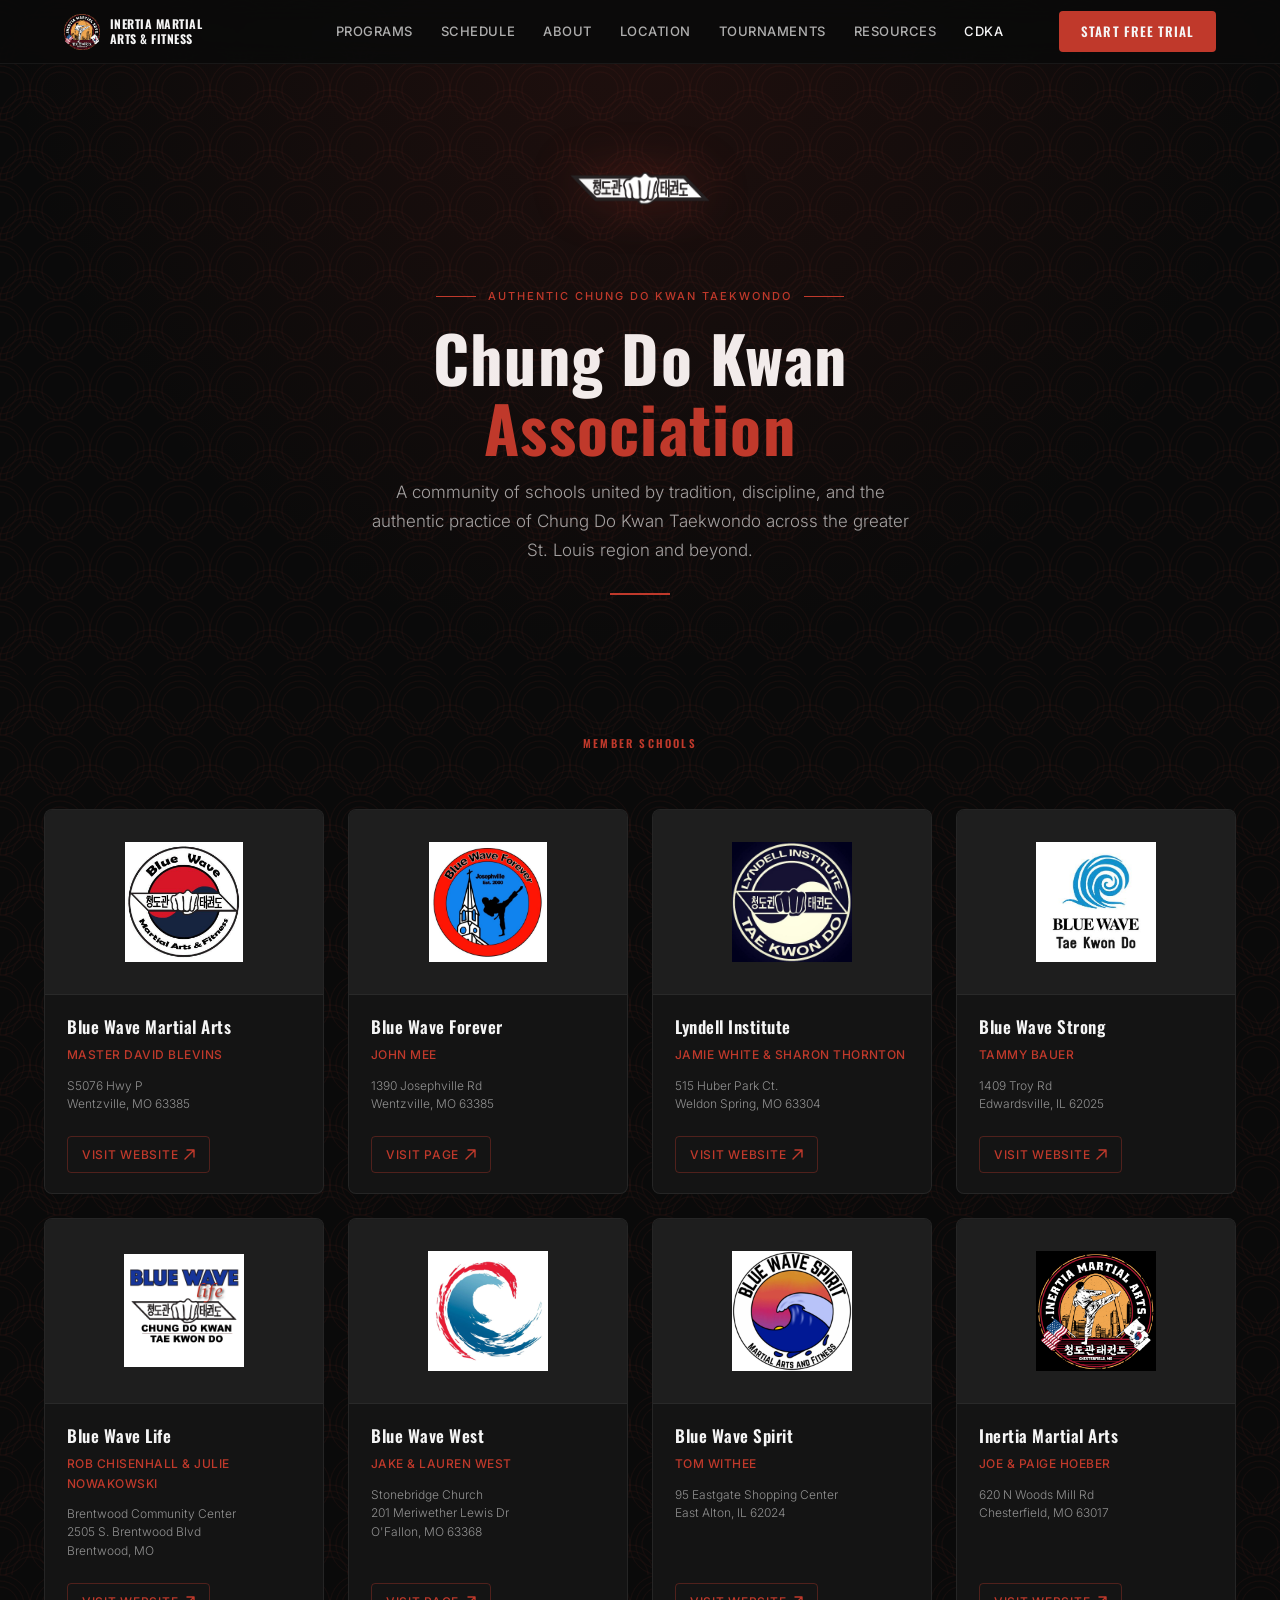
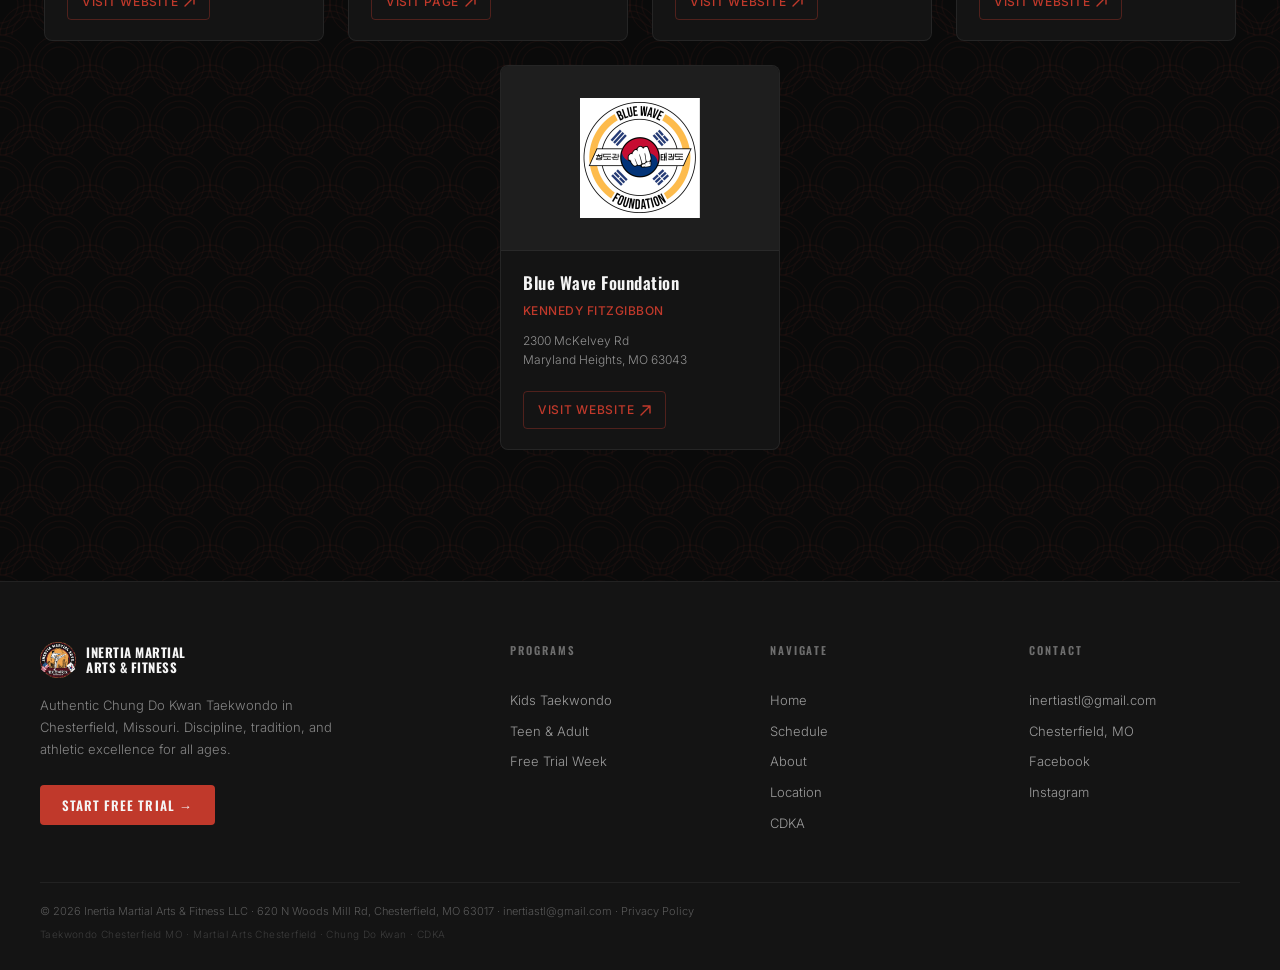
==== commit 80d50592: "Update cdka.html" ====
--- a/cdka.html
+++ b/cdka.html
@@ -505,7 +505,7 @@
               <div class="logo-placeholder" style="display:none;">LI</div>
             </div>
             <div class="card-body">
-              <div class="card-name">The Lyndell Institute</div>
+              <div class="card-name">Lyndell Institute</div>
               <div class="card-instructor">Jamie White &amp; Sharon Thornton</div>
               <div class="card-address">515 Huber Park Ct.<br>Weldon Spring, MO 63304</div>
               <a href="https://lyndellinstitute.com/" target="_blank" rel="noopener noreferrer" class="card-link">
